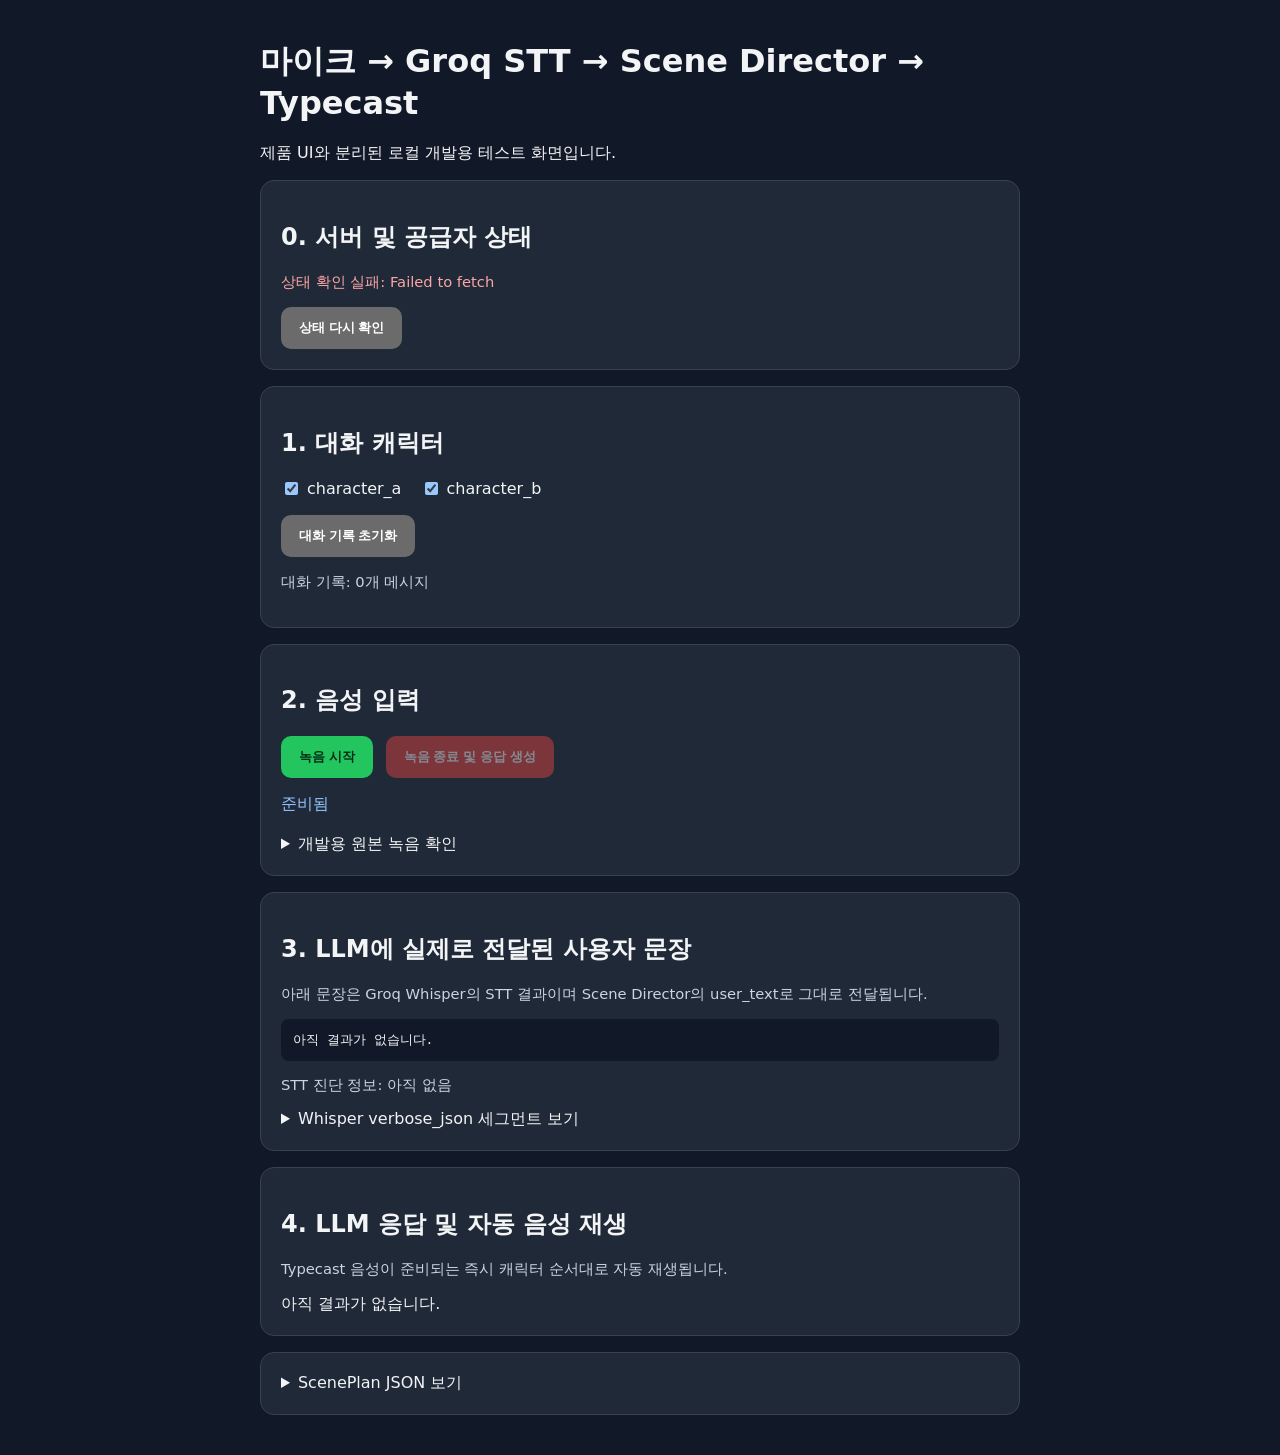
==== backend/devtools/20260811_1434_voice_pipeline_test.html @ 5ef61a49 "feat(voice): add Groq voice pipeline with VAD and MP3 debug" ====
<!doctype html>
<html lang="ko">
<head>
  <meta charset="utf-8">
  <meta name="viewport" content="width=device-width, initial-scale=1">
  <title>음성 대화 파이프라인 테스트</title>
  <style>
    :root { color-scheme: dark; font-family: system-ui, sans-serif; }
    body { max-width: 760px; margin: 40px auto; padding: 0 20px; background: #111827; color: #f3f4f6; }
    section { background: #1f2937; border: 1px solid #374151; border-radius: 14px; padding: 20px; margin: 16px 0; }
    button { border: 0; border-radius: 10px; padding: 12px 18px; margin-right: 8px; font-weight: 700; cursor: pointer; }
    button:disabled { opacity: .45; cursor: not-allowed; }
    #start { background: #22c55e; color: #052e16; }
    #stop { background: #ef4444; color: white; }
    .status { color: #93c5fd; min-height: 1.5em; }
    .diagnostic { color: #cbd5e1; font-size: .92rem; }
    .ok { color: #86efac; }
    .error { color: #fca5a5; }
    .turn { border-top: 1px solid #374151; padding-top: 14px; margin-top: 14px; }
    audio { width: 100%; margin-top: 8px; }
    a { color: #93c5fd; }
    pre { white-space: pre-wrap; overflow-wrap: anywhere; background: #111827; padding: 12px; border-radius: 8px; }
    label { display: inline-flex; gap: 6px; margin-right: 14px; }
  </style>
</head>
<body>
  <h1>마이크 → Groq STT → Scene Director → Typecast</h1>
  <p>제품 UI와 분리된 로컬 개발용 테스트 화면입니다.</p>

  <section>
    <h2>0. 서버 및 공급자 상태</h2>
    <p id="providerStatus" class="diagnostic">확인 중...</p>
    <button id="recheck" type="button">상태 다시 확인</button>
  </section>

  <section>
    <h2>1. 대화 캐릭터</h2>
    <label><input id="characterA" type="checkbox" checked> character_a</label>
    <label><input id="characterB" type="checkbox" checked> character_b</label>
    <p><button id="resetConversation" type="button">대화 기록 초기화</button></p>
    <p id="historyStatus" class="diagnostic">대화 기록: 0개 메시지</p>
  </section>

  <section>
    <h2>2. 음성 입력</h2>
    <button id="start">녹음 시작</button>
    <button id="stop" disabled>녹음 종료 및 응답 생성</button>
    <p id="status" class="status">준비됨</p>
    <details>
      <summary>개발용 원본 녹음 확인</summary>
      <p id="recordingInfo" class="diagnostic">아직 녹음 파일이 없습니다.</p>
      <audio id="recording" controls preload="metadata" hidden></audio>
      <p><a id="downloadRecording" hidden>원본 녹음 파일 다운로드</a></p>
    </details>
  </section>

  <section>
    <h2>3. LLM에 실제로 전달된 사용자 문장</h2>
    <p class="diagnostic">아래 문장은 Groq Whisper의 STT 결과이며 Scene Director의 user_text로 그대로 전달됩니다.</p>
    <pre id="transcript">아직 결과가 없습니다.</pre>
    <p id="sttSummary" class="diagnostic">STT 진단 정보: 아직 없음</p>
    <details>
      <summary>Whisper verbose_json 세그먼트 보기</summary>
      <pre id="sttSegments">[]</pre>
    </details>
  </section>

  <section>
    <h2>4. LLM 응답 및 자동 음성 재생</h2>
    <p class="diagnostic">Typecast 음성이 준비되는 즉시 캐릭터 순서대로 자동 재생됩니다.</p>
    <div id="turns">아직 결과가 없습니다.</div>
  </section>

  <section>
    <details>
      <summary>ScenePlan JSON 보기</summary>
      <pre id="scenePlan">{}</pre>
    </details>
  </section>

  <script>
    const API_BASE = "http://127.0.0.1:8000";
    const startButton = document.querySelector("#start");
    const stopButton = document.querySelector("#stop");
    const statusElement = document.querySelector("#status");
    const recordingElement = document.querySelector("#recording");
    const recordingInfoElement = document.querySelector("#recordingInfo");
    const downloadRecordingElement = document.querySelector("#downloadRecording");
    const transcriptElement = document.querySelector("#transcript");
    const sttSummaryElement = document.querySelector("#sttSummary");
    const sttSegmentsElement = document.querySelector("#sttSegments");
    const turnsElement = document.querySelector("#turns");
    const scenePlanElement = document.querySelector("#scenePlan");
    const providerStatusElement = document.querySelector("#providerStatus");
    const recheckButton = document.querySelector("#recheck");
    const resetConversationButton = document.querySelector("#resetConversation");
    const historyStatusElement = document.querySelector("#historyStatus");

    let recorder;
    let microphoneStream;
    let chunks = [];
    let playbackAudioContext;
    let conversationHistory = [];
    let recordingUrl;
    let captureSource;
    let captureAnalyser;
    let vadAnimationFrame;
    let detectedSpeechMs = 0;
    let peakInputRms = 0;
    let activeSpeechRmsThreshold = 0.003;

    const MIN_SPEECH_RMS_THRESHOLD = 0.0025;
    const MAX_SPEECH_RMS_THRESHOLD = 0.012;
    const VAD_CALIBRATION_MS = 400;
    const MIN_DETECTED_SPEECH_MS = 150;

    function selectedCharacters() {
      const result = [];
      if (document.querySelector("#characterA").checked) result.push("character_a");
      if (document.querySelector("#characterB").checked) result.push("character_b");
      return result;
    }

    async function apiError(response, stage) {
      const body = await response.text();
      throw new Error(`${stage} 실패 (HTTP ${response.status}): ${body}`);
    }

    async function checkProviderStatus() {
      providerStatusElement.className = "diagnostic";
      providerStatusElement.textContent = "FastAPI와 공급자 설정을 확인하고 있습니다...";
      try {
        const response = await fetch(`${API_BASE}/health/providers`, { cache: "no-store" });
        const payload = await response.json();
        const groq = payload.groq?.configured ? "설정됨" : "미설정";
        const typecast = payload.typecast?.configured ? "설정됨" : "미설정";
        providerStatusElement.textContent = `FastAPI 연결됨 · Groq ${groq} · Typecast ${typecast}`;
        providerStatusElement.className = payload.groq?.configured && payload.typecast?.configured
          ? "diagnostic ok"
          : "diagnostic error";
        return payload;
      } catch (error) {
        providerStatusElement.textContent = `상태 확인 실패: ${error.message}`;
        providerStatusElement.className = "diagnostic error";
        return null;
      }
    }

    async function ensurePlaybackAudio() {
      const AudioContextClass = window.AudioContext || window.webkitAudioContext;
      if (!AudioContextClass) {
        throw new Error("이 브라우저는 자동 음성 재생을 지원하지 않습니다.");
      }
      if (!playbackAudioContext || playbackAudioContext.state === "closed") {
        playbackAudioContext = new AudioContextClass();
      }
      if (playbackAudioContext.state !== "running") await playbackAudioContext.resume();
    }

    async function playTtsAudio(arrayBuffer) {
      await ensurePlaybackAudio();
      const decodedAudio = await playbackAudioContext.decodeAudioData(arrayBuffer.slice(0));
      const source = playbackAudioContext.createBufferSource();
      source.buffer = decodedAudio;
      source.connect(playbackAudioContext.destination);
      await new Promise((resolve, reject) => {
        source.addEventListener("ended", resolve, { once: true });
        try {
          source.start();
        } catch (error) {
          reject(error);
        }
      });
    }

    async function startVoiceActivityDetection(stream) {
      await ensurePlaybackAudio();
      captureSource = playbackAudioContext.createMediaStreamSource(stream);
      captureAnalyser = playbackAudioContext.createAnalyser();
      captureAnalyser.fftSize = 1024;
      captureAnalyser.smoothingTimeConstant = 0.2;
      captureSource.connect(captureAnalyser);

      detectedSpeechMs = 0;
      peakInputRms = 0;
      activeSpeechRmsThreshold = MIN_SPEECH_RMS_THRESHOLD;
      const samples = new Uint8Array(captureAnalyser.fftSize);
      const calibrationSamples = [];
      const detectionStartedAt = performance.now();
      let calibrationCompleted = false;
      let previousTimestamp = performance.now();
      const measure = timestamp => {
        const elapsedMs = Math.min(timestamp - previousTimestamp, 100);
        previousTimestamp = timestamp;
        captureAnalyser.getByteTimeDomainData(samples);
        let sumSquares = 0;
        for (const sample of samples) {
          const normalized = (sample - 128) / 128;
          sumSquares += normalized * normalized;
        }
        const rms = Math.sqrt(sumSquares / samples.length);
        peakInputRms = Math.max(peakInputRms, rms);
        if (!calibrationCompleted) {
          calibrationSamples.push({ rms, elapsedMs });
          if (timestamp - detectionStartedAt >= VAD_CALIBRATION_MS) {
            const sortedRms = calibrationSamples
              .map(sample => sample.rms)
              .sort((left, right) => left - right);
            const quietIndex = Math.floor(sortedRms.length * 0.2);
            const estimatedNoiseRms = sortedRms[quietIndex] || 0;
            activeSpeechRmsThreshold = Math.min(
              Math.max(estimatedNoiseRms * 2.2, MIN_SPEECH_RMS_THRESHOLD),
              MAX_SPEECH_RMS_THRESHOLD
            );
            detectedSpeechMs += calibrationSamples
              .filter(sample => sample.rms >= activeSpeechRmsThreshold)
              .reduce((total, sample) => total + sample.elapsedMs, 0);
            calibrationCompleted = true;
          }
        } else if (rms >= activeSpeechRmsThreshold) {
          detectedSpeechMs += elapsedMs;
        }
        vadAnimationFrame = requestAnimationFrame(measure);
      };
      vadAnimationFrame = requestAnimationFrame(measure);
    }

    function stopVoiceActivityDetection() {
      if (vadAnimationFrame) cancelAnimationFrame(vadAnimationFrame);
      vadAnimationFrame = undefined;
      captureSource?.disconnect();
      captureAnalyser?.disconnect();
      captureSource = undefined;
      captureAnalyser = undefined;
    }

    function closeMicrophoneStream() {
      microphoneStream?.getTracks().forEach(track => track.stop());
      microphoneStream = undefined;
    }

    function recordingExtension(mimeType) {
      if (mimeType.includes("mp4")) return "m4a";
      if (mimeType.includes("ogg")) return "ogg";
      return "webm";
    }

    async function convertRecordingToMp3(audioBlob, mimeType) {
      const formData = new FormData();
      formData.append(
        "file",
        audioBlob,
        `recording.${recordingExtension(mimeType)}`
      );
      const response = await fetch(`${API_BASE}/api/v1/audio/convert/mp3`, {
        method: "POST",
        body: formData
      });
      if (!response.ok) await apiError(response, "MP3 변환");
      return response.blob();
    }

    startButton.addEventListener("click", async () => {
      try {
        if (selectedCharacters().length === 0) {
          throw new Error("캐릭터를 한 명 이상 선택하세요.");
        }
        await ensurePlaybackAudio();
        microphoneStream = await navigator.mediaDevices.getUserMedia({ audio: true });
        const preferredType = [
          "audio/webm;codecs=opus",
          "audio/webm",
          "audio/mp4",
          "audio/ogg;codecs=opus"
        ].find(type => MediaRecorder.isTypeSupported(type));
        recorder = preferredType
          ? new MediaRecorder(microphoneStream, { mimeType: preferredType })
          : new MediaRecorder(microphoneStream);
        chunks = [];
        recorder.addEventListener("dataavailable", event => {
          if (event.data.size > 0) chunks.push(event.data);
        });
        recorder.addEventListener("stop", processRecording, { once: true });
        recorder.addEventListener("error", event => {
          statusElement.textContent = `녹음 실패: ${event.error?.message || "MediaRecorder 오류"}`;
          statusElement.className = "status error";
        });
        recorder.start(250);
        await startVoiceActivityDetection(microphoneStream);
        statusElement.textContent = "녹음 중입니다. 자연스럽게 말한 뒤 종료 버튼을 누르세요.";
        statusElement.className = "status";
        startButton.disabled = true;
        stopButton.disabled = false;
      } catch (error) {
        statusElement.textContent = error.message;
        statusElement.className = "status error";
        stopVoiceActivityDetection();
        closeMicrophoneStream();
      }
    });

    stopButton.addEventListener("click", () => {
      stopButton.disabled = true;
      statusElement.textContent = "녹음을 처리하고 있습니다...";
      if (!recorder || recorder.state !== "recording") {
        statusElement.textContent = "종료할 녹음이 없습니다.";
        return;
      }
      // MediaRecorder's stop event finalizes the last data chunk. The microphone
      // tracks are closed inside processRecording only after that event fires.
      recorder.stop();
    });

    async function processRecording() {
      try {
        stopVoiceActivityDetection();
        closeMicrophoneStream();
        const mimeType = recorder.mimeType || chunks[0]?.type || "audio/webm";
        const audioBlob = new Blob(chunks, { type: mimeType });
        if (audioBlob.size < 1000) {
          throw new Error(`녹음 파일이 너무 작습니다 (${audioBlob.size} bytes). 다시 녹음하세요.`);
        }

        statusElement.textContent = "원본 녹음을 MP3로 변환하고 있습니다...";
        const mp3Blob = await convertRecordingToMp3(audioBlob, mimeType);
        if (recordingUrl) URL.revokeObjectURL(recordingUrl);
        recordingUrl = URL.createObjectURL(mp3Blob);
        recordingElement.src = recordingUrl;
        recordingElement.hidden = false;
        recordingElement.load();
        downloadRecordingElement.href = recordingUrl;
        downloadRecordingElement.download = "recording.mp3";
        downloadRecordingElement.textContent = "MP3 녹음 파일 다운로드";
        downloadRecordingElement.hidden = false;
        recordingInfoElement.textContent = [
          `원본 ${(audioBlob.size / 1024).toFixed(1)} KiB ${mimeType}`,
          `MP3 ${(mp3Blob.size / 1024).toFixed(1)} KiB`,
          `음성 감지 ${(detectedSpeechMs / 1000).toFixed(2)}초`,
          `최고 RMS ${peakInputRms.toFixed(4)}`,
          `감지 기준 RMS ${activeSpeechRmsThreshold.toFixed(4)}`
        ].join(" · ");

        if (detectedSpeechMs < MIN_DETECTED_SPEECH_MS) {
          statusElement.textContent = [
            "사람의 음성이 충분히 감지되지 않아 Groq STT 요청을 보내지 않았습니다.",
            "개발용 원본 녹음 확인에서 마이크 입력을 들어보세요."
          ].join(" ");
          statusElement.className = "status error";
          return;
        }

        statusElement.textContent = "Groq Whisper가 음성을 인식하고 있습니다...";
        const formData = new FormData();
        formData.append("file", audioBlob, `recording.${recordingExtension(mimeType)}`);
        formData.append("language", "ko");
        const sttResponse = await fetch(`${API_BASE}/api/v1/stt/transcriptions`, {
          method: "POST",
          body: formData
        });
        if (!sttResponse.ok) await apiError(sttResponse, "STT");
        const transcription = await sttResponse.json();
        transcriptElement.textContent = transcription.text;
        const segments = transcription.segments || [];
        const noSpeechValues = segments
          .map(segment => segment.no_speech_prob)
          .filter(value => typeof value === "number");
        const logprobValues = segments
          .map(segment => segment.avg_logprob)
          .filter(value => typeof value === "number");
        const maxNoSpeech = noSpeechValues.length ? Math.max(...noSpeechValues) : null;
        const averageLogprob = logprobValues.length
          ? logprobValues.reduce((sum, value) => sum + value, 0) / logprobValues.length
          : null;
        sttSummaryElement.textContent = [
          `길이 ${transcription.duration_seconds ?? "미제공"}초`,
          `세그먼트 ${segments.length}개`,
          `최대 no_speech_prob ${maxNoSpeech?.toFixed(3) ?? "미제공"}`,
          `평균 avg_logprob ${averageLogprob?.toFixed(3) ?? "미제공"}`
        ].join(" · ");
        sttSegmentsElement.textContent = JSON.stringify(segments, null, 2);

        statusElement.textContent = "Scene Director가 말할 캐릭터를 결정하고 있습니다...";
        const sceneResponse = await fetch(`${API_BASE}/api/v1/scene-plans`, {
          method: "POST",
          headers: { "Content-Type": "application/json" },
          body: JSON.stringify({
            user_text: transcription.text,
            character_ids: selectedCharacters(),
            recent_messages: conversationHistory.slice(-12)
          })
        });
        if (!sceneResponse.ok) await apiError(sceneResponse, "Scene Director");
        const scenePlan = await sceneResponse.json();
        scenePlanElement.textContent = JSON.stringify(scenePlan, null, 2);

        turnsElement.replaceChildren();
        conversationHistory.push({
          role: "USER",
          speaker_id: null,
          content: transcription.text
        });
        for (const turn of scenePlan.turns) {
          const container = document.createElement("div");
          container.className = "turn";
          const description = document.createElement("p");
          description.textContent = `${turn.speaker_id} · ${turn.emotion}: ${turn.text}`;
          container.append(description);
          turnsElement.append(container);
          conversationHistory.push({
            role: "CHARACTER",
            speaker_id: turn.speaker_id,
            content: turn.text
          });

          statusElement.textContent = `${turn.speaker_id} 음성을 생성하고 있습니다...`;
          const ttsResponse = await fetch(`${API_BASE}/api/v1/tts/stream`, {
            method: "POST",
            headers: { "Content-Type": "application/json" },
            body: JSON.stringify({
              speaker_id: turn.speaker_id,
              text: turn.text,
              emotion: turn.emotion,
              emotion_intensity: 1.0,
              audio_format: "mp3"
            })
          });
          if (!ttsResponse.ok) await apiError(ttsResponse, `TTS ${turn.speaker_id}`);
          const audioBytes = await ttsResponse.arrayBuffer();
          statusElement.textContent = `${turn.speaker_id} 자동 재생 중...`;
          await playTtsAudio(audioBytes);
        }

        const silentCount = selectedCharacters().length - scenePlan.turns.length;
        historyStatusElement.textContent = `대화 기록: ${conversationHistory.length}개 메시지`;
        statusElement.textContent = silentCount > 0
          ? `완료: ${scenePlan.turns.length}명 응답, ${silentCount}명 침묵`
          : `완료: ${scenePlan.turns.length}명 응답`;
      } catch (error) {
        statusElement.textContent = error.message;
        statusElement.className = "status error";
        console.error(error);
      } finally {
        stopVoiceActivityDetection();
        closeMicrophoneStream();
        startButton.disabled = false;
      }
    }

    recheckButton.addEventListener("click", checkProviderStatus);
    resetConversationButton.addEventListener("click", () => {
      conversationHistory = [];
      historyStatusElement.textContent = "대화 기록: 0개 메시지";
      transcriptElement.textContent = "아직 결과가 없습니다.";
      sttSummaryElement.textContent = "STT 진단 정보: 아직 없음";
      sttSegmentsElement.textContent = "[]";
      turnsElement.textContent = "아직 결과가 없습니다.";
      scenePlanElement.textContent = "{}";
      statusElement.textContent = "대화 기록을 초기화했습니다.";
    });
    checkProviderStatus();
  </script>
</body>
</html>
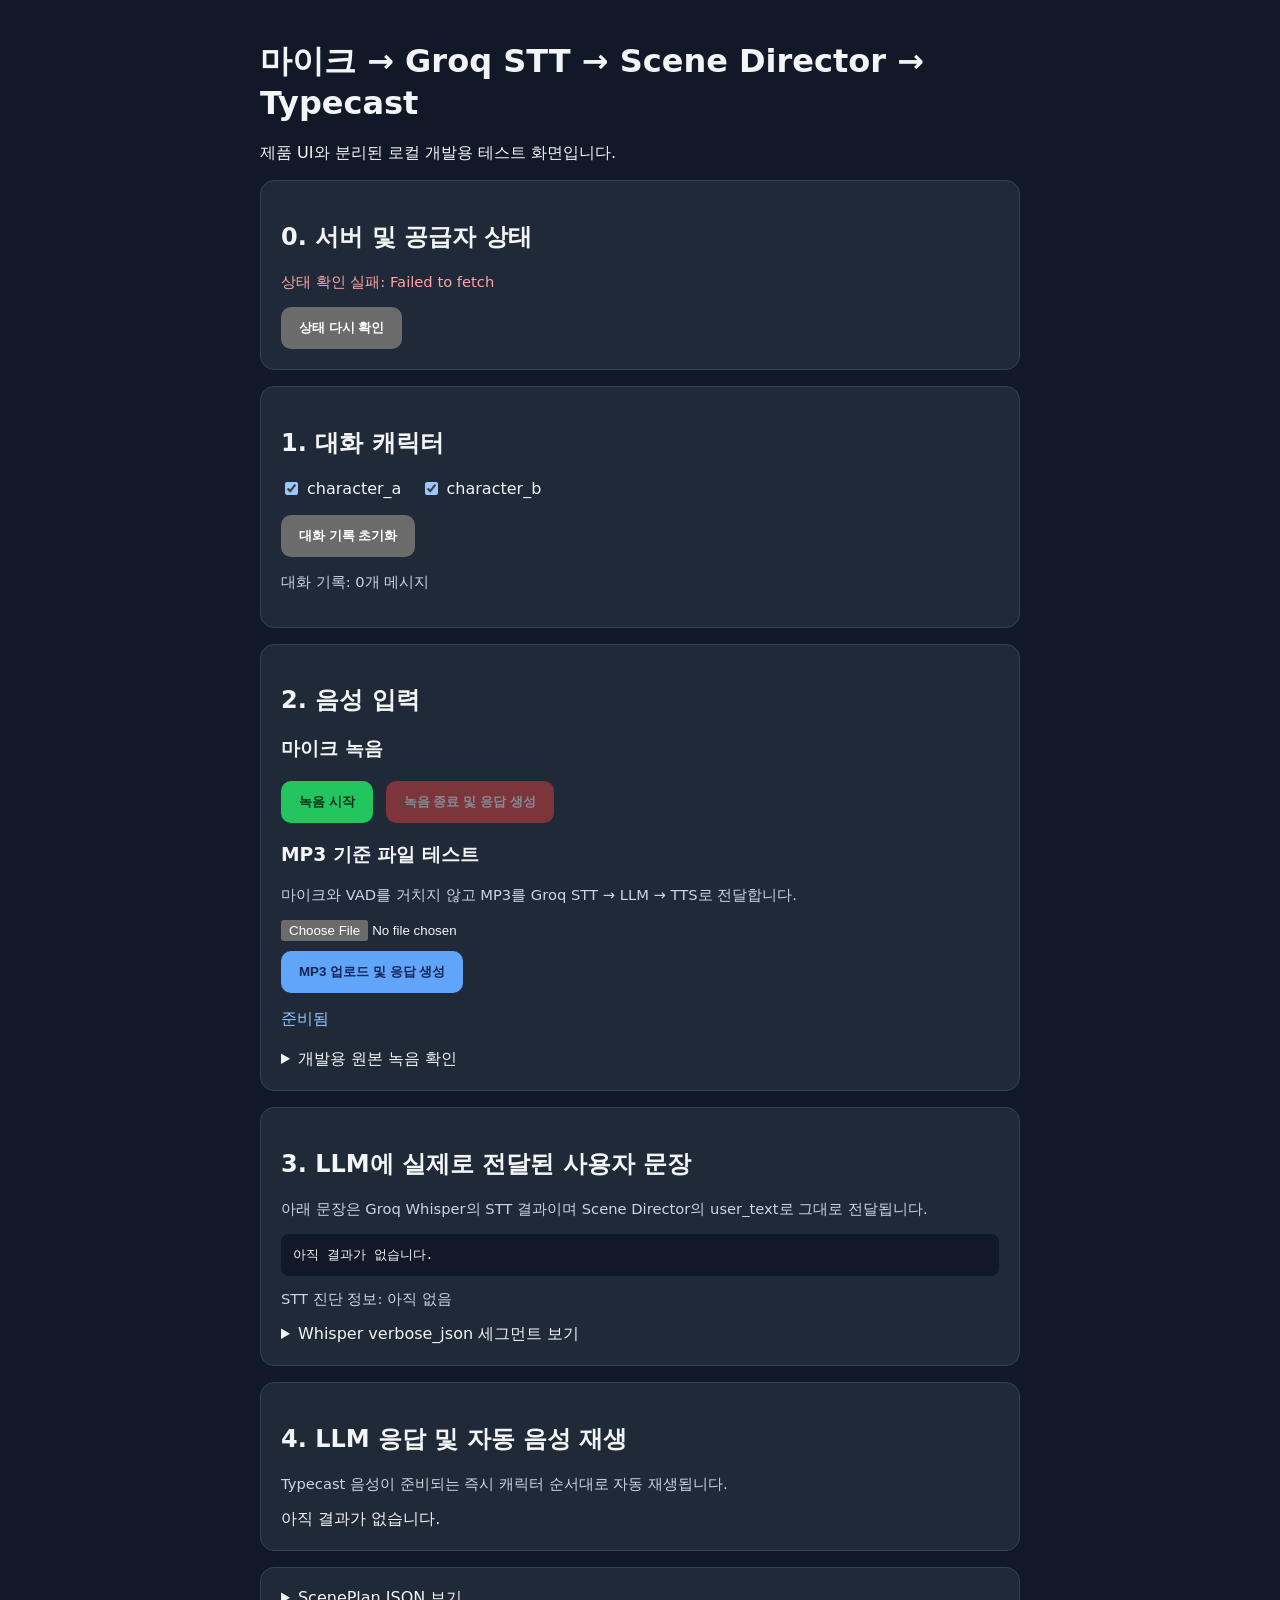
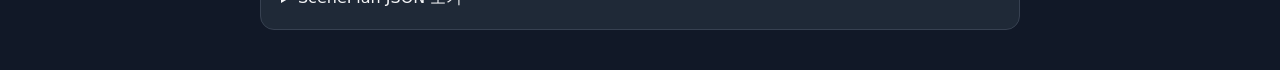
==== commit 647f4ff6: "feat(voice): add MP3 upload pipeline test" ====
--- a/backend/devtools/20260811_1434_voice_pipeline_test.html
+++ b/backend/devtools/20260811_1434_voice_pipeline_test.html
@@ -12,6 +12,8 @@
     button:disabled { opacity: .45; cursor: not-allowed; }
     #start { background: #22c55e; color: #052e16; }
     #stop { background: #ef4444; color: white; }
+    #uploadMp3 { background: #60a5fa; color: #172554; }
+    input[type="file"] { display: block; margin: 10px 0; }
     .status { color: #93c5fd; min-height: 1.5em; }
     .diagnostic { color: #cbd5e1; font-size: .92rem; }
     .ok { color: #86efac; }
@@ -43,8 +45,13 @@
 
   <section>
     <h2>2. 음성 입력</h2>
+    <h3>마이크 녹음</h3>
     <button id="start">녹음 시작</button>
     <button id="stop" disabled>녹음 종료 및 응답 생성</button>
+    <h3>MP3 기준 파일 테스트</h3>
+    <p class="diagnostic">마이크와 VAD를 거치지 않고 MP3를 Groq STT → LLM → TTS로 전달합니다.</p>
+    <input id="mp3File" type="file" accept="audio/mpeg,.mp3">
+    <button id="uploadMp3" type="button">MP3 업로드 및 응답 생성</button>
     <p id="status" class="status">준비됨</p>
     <details>
       <summary>개발용 원본 녹음 확인</summary>
@@ -82,6 +89,8 @@
     const API_BASE = "http://127.0.0.1:8000";
     const startButton = document.querySelector("#start");
     const stopButton = document.querySelector("#stop");
+    const mp3FileInput = document.querySelector("#mp3File");
+    const uploadMp3Button = document.querySelector("#uploadMp3");
     const statusElement = document.querySelector("#status");
     const recordingElement = document.querySelector("#recording");
     const recordingInfoElement = document.querySelector("#recordingInfo");
@@ -108,6 +117,7 @@
     let detectedSpeechMs = 0;
     let peakInputRms = 0;
     let activeSpeechRmsThreshold = 0.003;
+    let uploadedAudioFile;
 
     const MIN_SPEECH_RMS_THRESHOLD = 0.0025;
     const MAX_SPEECH_RMS_THRESHOLD = 0.012;
@@ -240,6 +250,7 @@
     }
 
     function recordingExtension(mimeType) {
+      if (mimeType.includes("mpeg") || mimeType.includes("mp3")) return "mp3";
       if (mimeType.includes("mp4")) return "m4a";
       if (mimeType.includes("ogg")) return "ogg";
       return "webm";
@@ -291,6 +302,7 @@
         statusElement.className = "status";
         startButton.disabled = true;
         stopButton.disabled = false;
+        uploadMp3Button.disabled = true;
       } catch (error) {
         statusElement.textContent = error.message;
         statusElement.className = "status error";
@@ -311,18 +323,58 @@
       recorder.stop();
     });
 
+    uploadMp3Button.addEventListener("click", async () => {
+      const file = mp3FileInput.files?.[0];
+      try {
+        if (selectedCharacters().length === 0) {
+          throw new Error("캐릭터를 한 명 이상 선택하세요.");
+        }
+        if (!file) {
+          throw new Error("테스트할 MP3 파일을 선택하세요.");
+        }
+        if (!file.name.toLowerCase().endsWith(".mp3")) {
+          throw new Error("현재 기준 테스트는 MP3 파일만 지원합니다.");
+        }
+        if (file.size > 20 * 1024 * 1024) {
+          throw new Error("MP3 파일은 20MB 이하여야 합니다.");
+        }
+        await ensurePlaybackAudio();
+        uploadedAudioFile = file;
+        startButton.disabled = true;
+        stopButton.disabled = true;
+        uploadMp3Button.disabled = true;
+        statusElement.textContent = "업로드한 MP3를 처리하고 있습니다...";
+        await processRecording();
+      } catch (error) {
+        uploadedAudioFile = undefined;
+        startButton.disabled = false;
+        uploadMp3Button.disabled = false;
+        statusElement.textContent = error.message;
+        statusElement.className = "status error";
+      }
+    });
+
     async function processRecording() {
       try {
         stopVoiceActivityDetection();
         closeMicrophoneStream();
-        const mimeType = recorder.mimeType || chunks[0]?.type || "audio/webm";
-        const audioBlob = new Blob(chunks, { type: mimeType });
+        const isUploadedFile = Boolean(uploadedAudioFile);
+        const mimeType = isUploadedFile
+          ? (uploadedAudioFile.type || "audio/mpeg")
+          : (recorder.mimeType || chunks[0]?.type || "audio/webm");
+        const audioBlob = isUploadedFile
+          ? uploadedAudioFile
+          : new Blob(chunks, { type: mimeType });
         if (audioBlob.size < 1000) {
           throw new Error(`녹음 파일이 너무 작습니다 (${audioBlob.size} bytes). 다시 녹음하세요.`);
         }
 
-        statusElement.textContent = "원본 녹음을 MP3로 변환하고 있습니다...";
-        const mp3Blob = await convertRecordingToMp3(audioBlob, mimeType);
+        statusElement.textContent = isUploadedFile
+          ? "업로드한 MP3를 확인하고 있습니다..."
+          : "원본 녹음을 MP3로 변환하고 있습니다...";
+        const mp3Blob = isUploadedFile
+          ? audioBlob
+          : await convertRecordingToMp3(audioBlob, mimeType);
         if (recordingUrl) URL.revokeObjectURL(recordingUrl);
         recordingUrl = URL.createObjectURL(mp3Blob);
         recordingElement.src = recordingUrl;
@@ -332,15 +384,17 @@
         downloadRecordingElement.download = "recording.mp3";
         downloadRecordingElement.textContent = "MP3 녹음 파일 다운로드";
         downloadRecordingElement.hidden = false;
-        recordingInfoElement.textContent = [
-          `원본 ${(audioBlob.size / 1024).toFixed(1)} KiB ${mimeType}`,
-          `MP3 ${(mp3Blob.size / 1024).toFixed(1)} KiB`,
-          `음성 감지 ${(detectedSpeechMs / 1000).toFixed(2)}초`,
-          `최고 RMS ${peakInputRms.toFixed(4)}`,
-          `감지 기준 RMS ${activeSpeechRmsThreshold.toFixed(4)}`
-        ].join(" · ");
-
-        if (detectedSpeechMs < MIN_DETECTED_SPEECH_MS) {
+        recordingInfoElement.textContent = isUploadedFile
+          ? `업로드 MP3 ${(mp3Blob.size / 1024).toFixed(1)} KiB · 마이크/VAD 검사 생략`
+          : [
+              `원본 ${(audioBlob.size / 1024).toFixed(1)} KiB ${mimeType}`,
+              `MP3 ${(mp3Blob.size / 1024).toFixed(1)} KiB`,
+              `음성 감지 ${(detectedSpeechMs / 1000).toFixed(2)}초`,
+              `최고 RMS ${peakInputRms.toFixed(4)}`,
+              `감지 기준 RMS ${activeSpeechRmsThreshold.toFixed(4)}`
+            ].join(" · ");
+
+        if (!isUploadedFile && detectedSpeechMs < MIN_DETECTED_SPEECH_MS) {
           statusElement.textContent = [
             "사람의 음성이 충분히 감지되지 않아 Groq STT 요청을 보내지 않았습니다.",
             "개발용 원본 녹음 확인에서 마이크 입력을 들어보세요."
@@ -351,7 +405,11 @@
 
         statusElement.textContent = "Groq Whisper가 음성을 인식하고 있습니다...";
         const formData = new FormData();
-        formData.append("file", audioBlob, `recording.${recordingExtension(mimeType)}`);
+        formData.append(
+          "file",
+          audioBlob,
+          isUploadedFile ? uploadedAudioFile.name : `recording.${recordingExtension(mimeType)}`
+        );
         formData.append("language", "ko");
         const sttResponse = await fetch(`${API_BASE}/api/v1/stt/transcriptions`, {
           method: "POST",
@@ -440,9 +498,11 @@
         statusElement.className = "status error";
         console.error(error);
       } finally {
+        uploadedAudioFile = undefined;
         stopVoiceActivityDetection();
         closeMicrophoneStream();
         startButton.disabled = false;
+        uploadMp3Button.disabled = false;
       }
     }
 
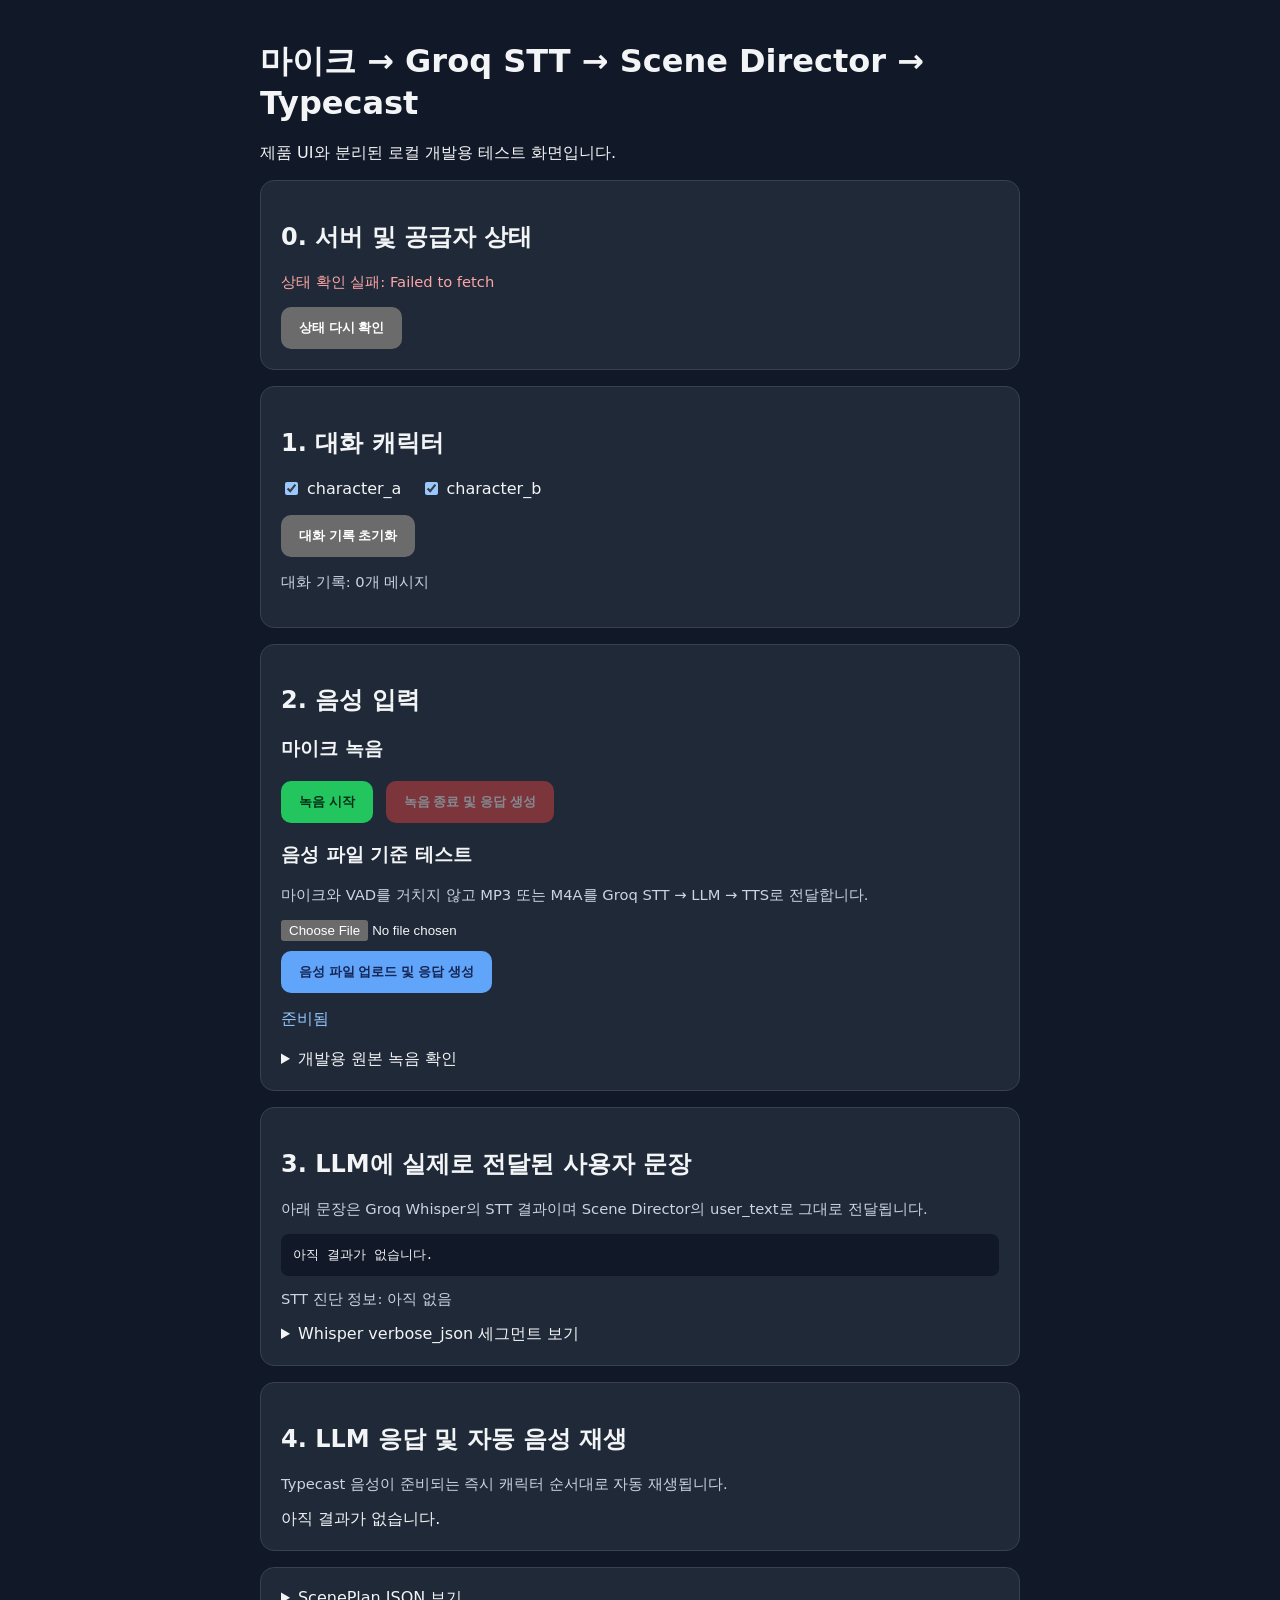
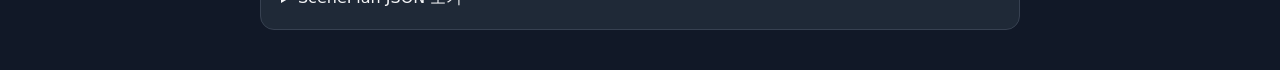
==== commit f36bdd97: "feat(voice): support M4A upload testing" ====
--- a/backend/devtools/20260811_1434_voice_pipeline_test.html
+++ b/backend/devtools/20260811_1434_voice_pipeline_test.html
@@ -12,7 +12,7 @@
     button:disabled { opacity: .45; cursor: not-allowed; }
     #start { background: #22c55e; color: #052e16; }
     #stop { background: #ef4444; color: white; }
-    #uploadMp3 { background: #60a5fa; color: #172554; }
+    #uploadAudio { background: #60a5fa; color: #172554; }
     input[type="file"] { display: block; margin: 10px 0; }
     .status { color: #93c5fd; min-height: 1.5em; }
     .diagnostic { color: #cbd5e1; font-size: .92rem; }
@@ -48,10 +48,10 @@
     <h3>마이크 녹음</h3>
     <button id="start">녹음 시작</button>
     <button id="stop" disabled>녹음 종료 및 응답 생성</button>
-    <h3>MP3 기준 파일 테스트</h3>
-    <p class="diagnostic">마이크와 VAD를 거치지 않고 MP3를 Groq STT → LLM → TTS로 전달합니다.</p>
-    <input id="mp3File" type="file" accept="audio/mpeg,.mp3">
-    <button id="uploadMp3" type="button">MP3 업로드 및 응답 생성</button>
+    <h3>음성 파일 기준 테스트</h3>
+    <p class="diagnostic">마이크와 VAD를 거치지 않고 MP3 또는 M4A를 Groq STT → LLM → TTS로 전달합니다.</p>
+    <input id="audioFile" type="file" accept="audio/mpeg,audio/mp4,audio/m4a,audio/x-m4a,.mp3,.m4a">
+    <button id="uploadAudio" type="button">음성 파일 업로드 및 응답 생성</button>
     <p id="status" class="status">준비됨</p>
     <details>
       <summary>개발용 원본 녹음 확인</summary>
@@ -89,8 +89,8 @@
     const API_BASE = "http://127.0.0.1:8000";
     const startButton = document.querySelector("#start");
     const stopButton = document.querySelector("#stop");
-    const mp3FileInput = document.querySelector("#mp3File");
-    const uploadMp3Button = document.querySelector("#uploadMp3");
+    const audioFileInput = document.querySelector("#audioFile");
+    const uploadAudioButton = document.querySelector("#uploadAudio");
     const statusElement = document.querySelector("#status");
     const recordingElement = document.querySelector("#recording");
     const recordingInfoElement = document.querySelector("#recordingInfo");
@@ -302,7 +302,7 @@
         statusElement.className = "status";
         startButton.disabled = true;
         stopButton.disabled = false;
-        uploadMp3Button.disabled = true;
+        uploadAudioButton.disabled = true;
       } catch (error) {
         statusElement.textContent = error.message;
         statusElement.className = "status error";
@@ -323,32 +323,33 @@
       recorder.stop();
     });
 
-    uploadMp3Button.addEventListener("click", async () => {
-      const file = mp3FileInput.files?.[0];
+    uploadAudioButton.addEventListener("click", async () => {
+      const file = audioFileInput.files?.[0];
       try {
         if (selectedCharacters().length === 0) {
           throw new Error("캐릭터를 한 명 이상 선택하세요.");
         }
         if (!file) {
-          throw new Error("테스트할 MP3 파일을 선택하세요.");
-        }
-        if (!file.name.toLowerCase().endsWith(".mp3")) {
-          throw new Error("현재 기준 테스트는 MP3 파일만 지원합니다.");
+          throw new Error("테스트할 MP3 또는 M4A 파일을 선택하세요.");
+        }
+        const extension = file.name.toLowerCase().split(".").pop();
+        if (!['mp3', 'm4a'].includes(extension)) {
+          throw new Error("현재 기준 테스트는 MP3와 M4A 파일을 지원합니다.");
         }
         if (file.size > 20 * 1024 * 1024) {
-          throw new Error("MP3 파일은 20MB 이하여야 합니다.");
+          throw new Error("음성 파일은 20MB 이하여야 합니다.");
         }
         await ensurePlaybackAudio();
         uploadedAudioFile = file;
         startButton.disabled = true;
         stopButton.disabled = true;
-        uploadMp3Button.disabled = true;
-        statusElement.textContent = "업로드한 MP3를 처리하고 있습니다...";
+        uploadAudioButton.disabled = true;
+        statusElement.textContent = `업로드한 ${extension.toUpperCase()} 파일을 처리하고 있습니다...`;
         await processRecording();
       } catch (error) {
         uploadedAudioFile = undefined;
         startButton.disabled = false;
-        uploadMp3Button.disabled = false;
+        uploadAudioButton.disabled = false;
         statusElement.textContent = error.message;
         statusElement.className = "status error";
       }
@@ -359,8 +360,11 @@
         stopVoiceActivityDetection();
         closeMicrophoneStream();
         const isUploadedFile = Boolean(uploadedAudioFile);
+        const uploadedExtension = isUploadedFile
+          ? uploadedAudioFile.name.toLowerCase().split(".").pop()
+          : null;
         const mimeType = isUploadedFile
-          ? (uploadedAudioFile.type || "audio/mpeg")
+          ? (uploadedAudioFile.type || (uploadedExtension === "m4a" ? "audio/mp4" : "audio/mpeg"))
           : (recorder.mimeType || chunks[0]?.type || "audio/webm");
         const audioBlob = isUploadedFile
           ? uploadedAudioFile
@@ -370,25 +374,29 @@
         }
 
         statusElement.textContent = isUploadedFile
-          ? "업로드한 MP3를 확인하고 있습니다..."
+          ? `업로드한 ${uploadedExtension.toUpperCase()} 파일을 확인하고 있습니다...`
           : "원본 녹음을 MP3로 변환하고 있습니다...";
-        const mp3Blob = isUploadedFile
+        const playbackBlob = isUploadedFile
           ? audioBlob
           : await convertRecordingToMp3(audioBlob, mimeType);
         if (recordingUrl) URL.revokeObjectURL(recordingUrl);
-        recordingUrl = URL.createObjectURL(mp3Blob);
+        recordingUrl = URL.createObjectURL(playbackBlob);
         recordingElement.src = recordingUrl;
         recordingElement.hidden = false;
         recordingElement.load();
         downloadRecordingElement.href = recordingUrl;
-        downloadRecordingElement.download = "recording.mp3";
-        downloadRecordingElement.textContent = "MP3 녹음 파일 다운로드";
+        downloadRecordingElement.download = isUploadedFile
+          ? uploadedAudioFile.name
+          : "recording.mp3";
+        downloadRecordingElement.textContent = isUploadedFile
+          ? `${uploadedExtension.toUpperCase()} 업로드 파일 다운로드`
+          : "MP3 녹음 파일 다운로드";
         downloadRecordingElement.hidden = false;
         recordingInfoElement.textContent = isUploadedFile
-          ? `업로드 MP3 ${(mp3Blob.size / 1024).toFixed(1)} KiB · 마이크/VAD 검사 생략`
+          ? `업로드 ${uploadedExtension.toUpperCase()} ${(playbackBlob.size / 1024).toFixed(1)} KiB · 마이크/VAD 검사 생략`
           : [
               `원본 ${(audioBlob.size / 1024).toFixed(1)} KiB ${mimeType}`,
-              `MP3 ${(mp3Blob.size / 1024).toFixed(1)} KiB`,
+              `MP3 ${(playbackBlob.size / 1024).toFixed(1)} KiB`,
               `음성 감지 ${(detectedSpeechMs / 1000).toFixed(2)}초`,
               `최고 RMS ${peakInputRms.toFixed(4)}`,
               `감지 기준 RMS ${activeSpeechRmsThreshold.toFixed(4)}`
@@ -502,7 +510,7 @@
         stopVoiceActivityDetection();
         closeMicrophoneStream();
         startButton.disabled = false;
-        uploadMp3Button.disabled = false;
+        uploadAudioButton.disabled = false;
       }
     }
 
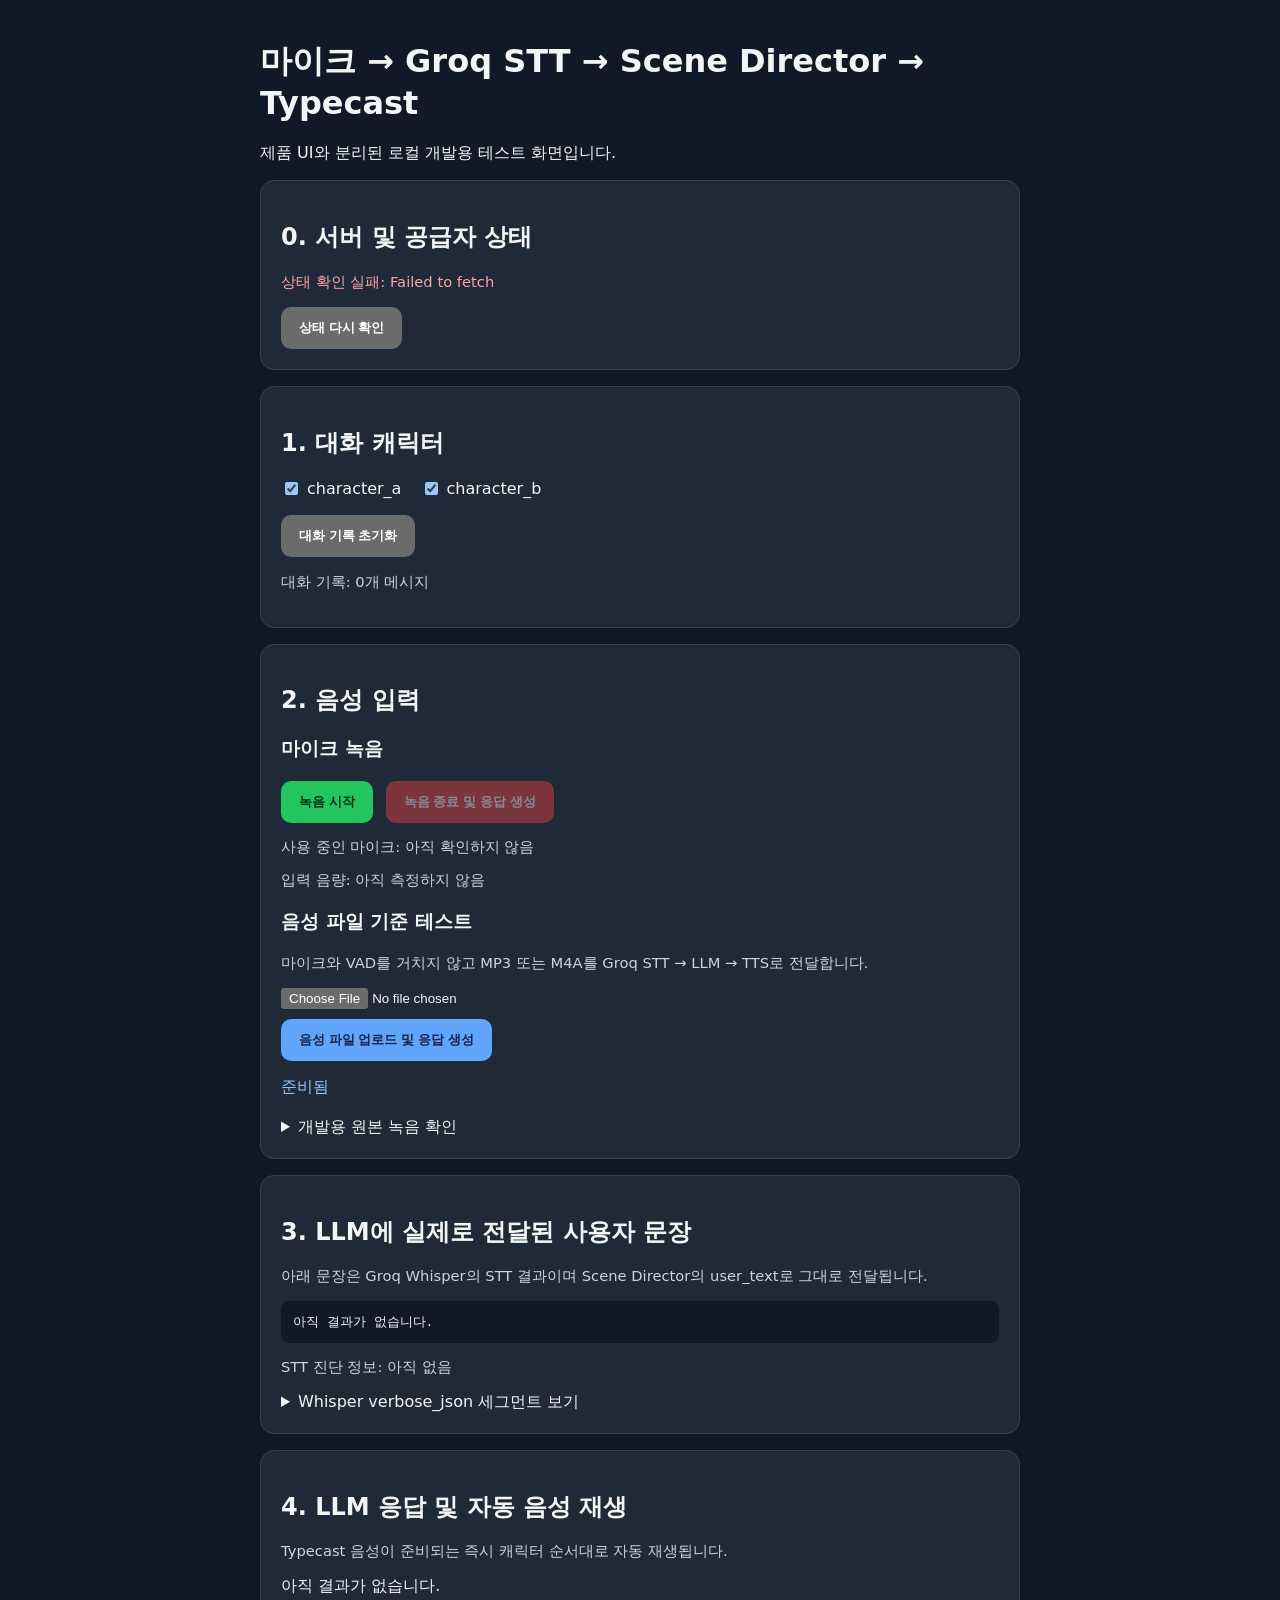
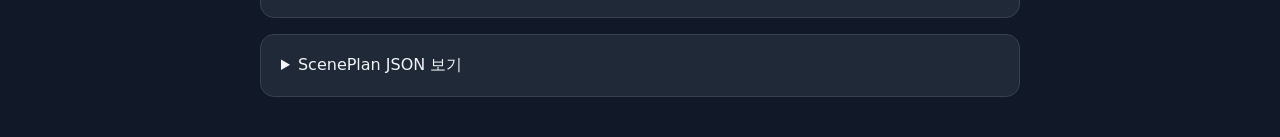
==== commit 45cf6fc2: "fix(voice): improve quiet microphone detection" ====
--- a/backend/devtools/20260811_1434_voice_pipeline_test.html
+++ b/backend/devtools/20260811_1434_voice_pipeline_test.html
@@ -48,6 +48,8 @@
     <h3>마이크 녹음</h3>
     <button id="start">녹음 시작</button>
     <button id="stop" disabled>녹음 종료 및 응답 생성</button>
+    <p id="microphoneDevice" class="diagnostic">사용 중인 마이크: 아직 확인하지 않음</p>
+    <p id="vadStatus" class="diagnostic">입력 음량: 아직 측정하지 않음</p>
     <h3>음성 파일 기준 테스트</h3>
     <p class="diagnostic">마이크와 VAD를 거치지 않고 MP3 또는 M4A를 Groq STT → LLM → TTS로 전달합니다.</p>
     <input id="audioFile" type="file" accept="audio/mpeg,audio/mp4,audio/m4a,audio/x-m4a,.mp3,.m4a">
@@ -89,6 +91,8 @@
     const API_BASE = "http://127.0.0.1:8000";
     const startButton = document.querySelector("#start");
     const stopButton = document.querySelector("#stop");
+    const microphoneDeviceElement = document.querySelector("#microphoneDevice");
+    const vadStatusElement = document.querySelector("#vadStatus");
     const audioFileInput = document.querySelector("#audioFile");
     const uploadAudioButton = document.querySelector("#uploadAudio");
     const statusElement = document.querySelector("#status");
@@ -117,12 +121,13 @@
     let detectedSpeechMs = 0;
     let peakInputRms = 0;
     let activeSpeechRmsThreshold = 0.003;
+    let lastVadStatusUpdateAt = 0;
     let uploadedAudioFile;
 
-    const MIN_SPEECH_RMS_THRESHOLD = 0.0025;
-    const MAX_SPEECH_RMS_THRESHOLD = 0.012;
+    const MIN_SPEECH_RMS_THRESHOLD = 0.0008;
+    const MAX_SPEECH_RMS_THRESHOLD = 0.008;
     const VAD_CALIBRATION_MS = 400;
-    const MIN_DETECTED_SPEECH_MS = 150;
+    const MIN_DETECTED_SPEECH_MS = 100;
 
     function selectedCharacters() {
       const result = [];
@@ -194,7 +199,8 @@
       detectedSpeechMs = 0;
       peakInputRms = 0;
       activeSpeechRmsThreshold = MIN_SPEECH_RMS_THRESHOLD;
-      const samples = new Uint8Array(captureAnalyser.fftSize);
+      lastVadStatusUpdateAt = 0;
+      const samples = new Float32Array(captureAnalyser.fftSize);
       const calibrationSamples = [];
       const detectionStartedAt = performance.now();
       let calibrationCompleted = false;
@@ -202,11 +208,10 @@
       const measure = timestamp => {
         const elapsedMs = Math.min(timestamp - previousTimestamp, 100);
         previousTimestamp = timestamp;
-        captureAnalyser.getByteTimeDomainData(samples);
+        captureAnalyser.getFloatTimeDomainData(samples);
         let sumSquares = 0;
         for (const sample of samples) {
-          const normalized = (sample - 128) / 128;
-          sumSquares += normalized * normalized;
+          sumSquares += sample * sample;
         }
         const rms = Math.sqrt(sumSquares / samples.length);
         peakInputRms = Math.max(peakInputRms, rms);
@@ -219,16 +224,26 @@
             const quietIndex = Math.floor(sortedRms.length * 0.2);
             const estimatedNoiseRms = sortedRms[quietIndex] || 0;
             activeSpeechRmsThreshold = Math.min(
-              Math.max(estimatedNoiseRms * 2.2, MIN_SPEECH_RMS_THRESHOLD),
+              Math.max(estimatedNoiseRms * 2.0, MIN_SPEECH_RMS_THRESHOLD),
               MAX_SPEECH_RMS_THRESHOLD
             );
             detectedSpeechMs += calibrationSamples
               .filter(sample => sample.rms >= activeSpeechRmsThreshold)
               .reduce((total, sample) => total + sample.elapsedMs, 0);
             calibrationCompleted = true;
+            statusElement.textContent = "녹음 중입니다. 지금 말씀하세요.";
           }
         } else if (rms >= activeSpeechRmsThreshold) {
           detectedSpeechMs += elapsedMs;
+        }
+        if (timestamp - lastVadStatusUpdateAt >= 200) {
+          const detectionLabel = calibrationCompleted && rms >= activeSpeechRmsThreshold
+            ? " · 음성 감지됨"
+            : "";
+          vadStatusElement.textContent = calibrationCompleted
+            ? `현재 RMS ${rms.toFixed(5)} · 감지 기준 ${activeSpeechRmsThreshold.toFixed(5)} · 최고 RMS ${peakInputRms.toFixed(5)}${detectionLabel}`
+            : `주변 소음 측정 중 · 현재 RMS ${rms.toFixed(5)}`;
+          lastVadStatusUpdateAt = timestamp;
         }
         vadAnimationFrame = requestAnimationFrame(measure);
       };
@@ -277,7 +292,22 @@
           throw new Error("캐릭터를 한 명 이상 선택하세요.");
         }
         await ensurePlaybackAudio();
-        microphoneStream = await navigator.mediaDevices.getUserMedia({ audio: true });
+        microphoneStream = await navigator.mediaDevices.getUserMedia({
+          audio: {
+            channelCount: { ideal: 1 },
+            autoGainControl: { ideal: true },
+            noiseSuppression: { ideal: true },
+            echoCancellation: { ideal: true }
+          }
+        });
+        const microphoneTrack = microphoneStream.getAudioTracks()[0];
+        const microphoneSettings = microphoneTrack?.getSettings?.() || {};
+        microphoneDeviceElement.textContent = [
+          `사용 중인 마이크: ${microphoneTrack?.label || "이름 확인 불가"}`,
+          `샘플레이트 ${microphoneSettings.sampleRate || "미보고"}`,
+          `자동 게인 ${microphoneSettings.autoGainControl ?? "미보고"}`,
+          `노이즈 억제 ${microphoneSettings.noiseSuppression ?? "미보고"}`
+        ].join(" · ");
         const preferredType = [
           "audio/webm;codecs=opus",
           "audio/webm",
@@ -296,10 +326,10 @@
           statusElement.textContent = `녹음 실패: ${event.error?.message || "MediaRecorder 오류"}`;
           statusElement.className = "status error";
         });
+        statusElement.textContent = "0.4초 동안 주변 소음을 측정합니다. 잠시 말하지 마세요.";
+        statusElement.className = "status";
         recorder.start(250);
         await startVoiceActivityDetection(microphoneStream);
-        statusElement.textContent = "녹음 중입니다. 자연스럽게 말한 뒤 종료 버튼을 누르세요.";
-        statusElement.className = "status";
         startButton.disabled = true;
         stopButton.disabled = false;
         uploadAudioButton.disabled = true;
